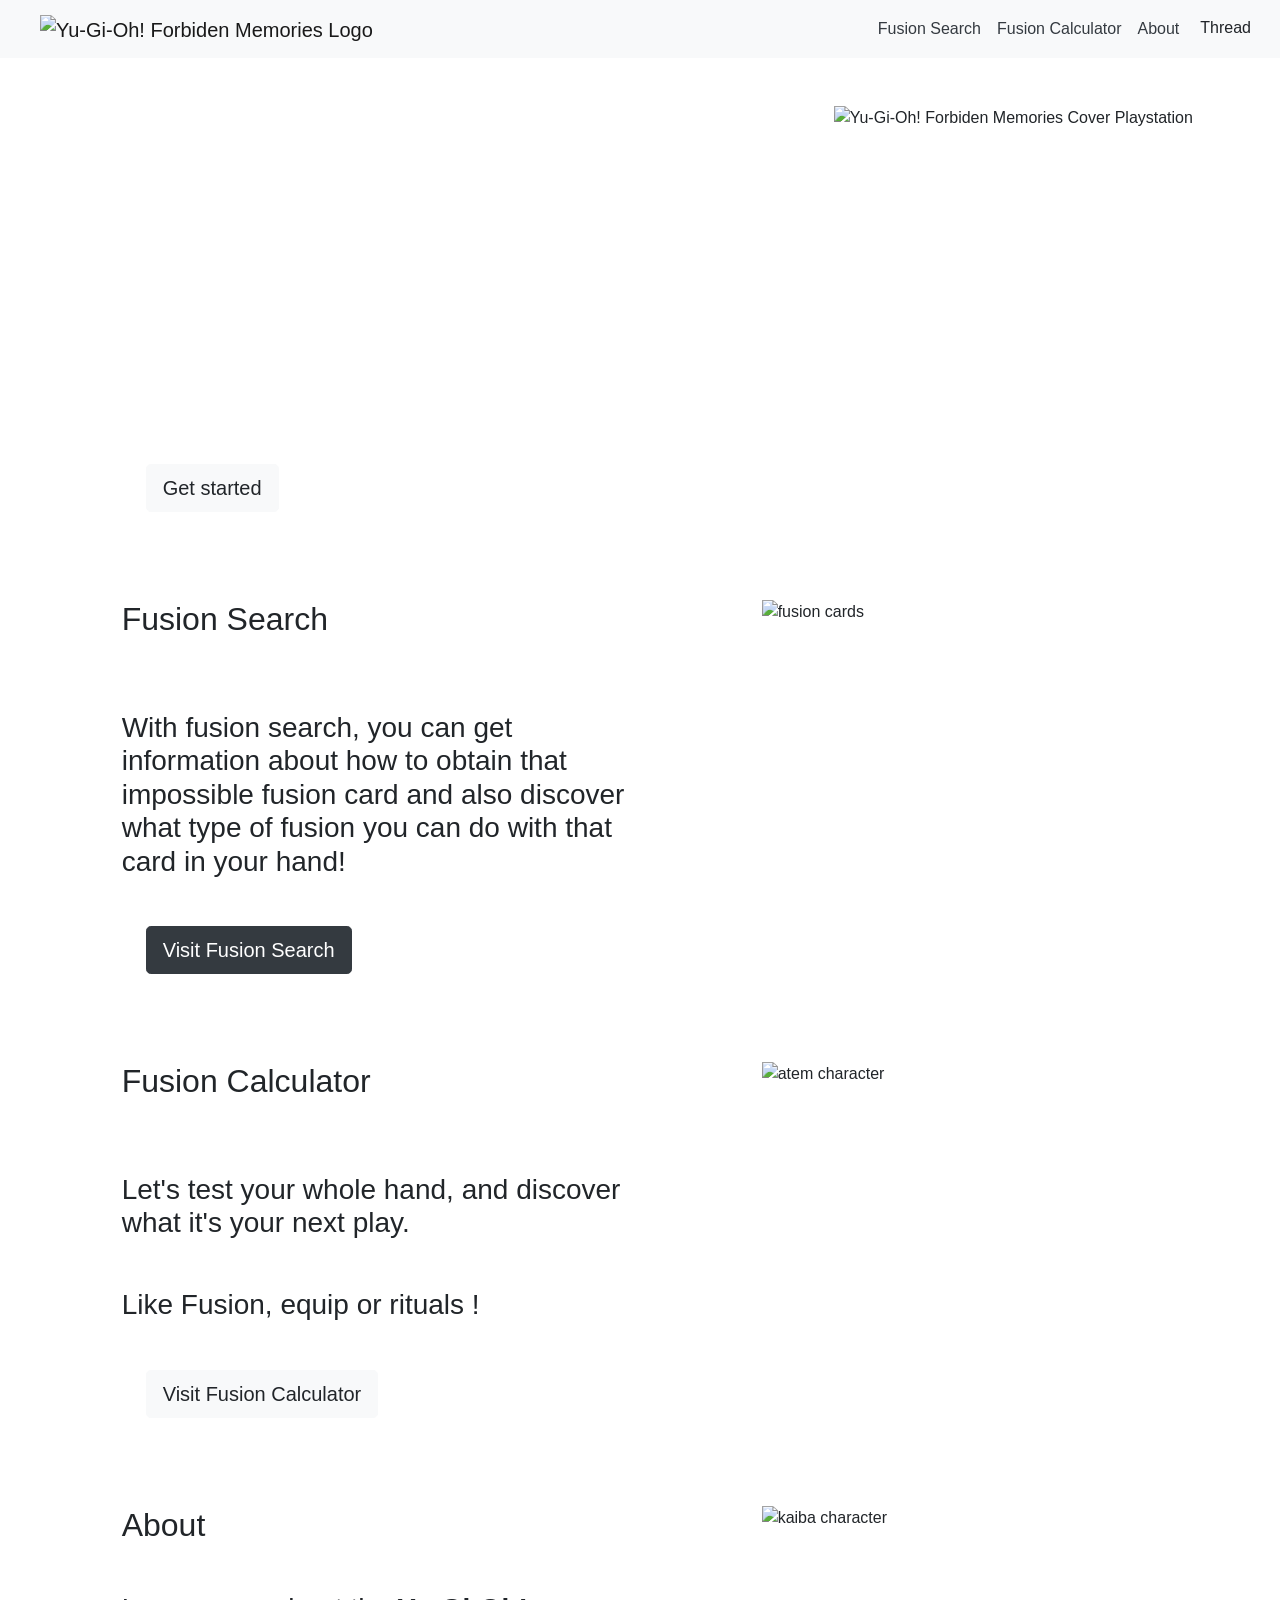
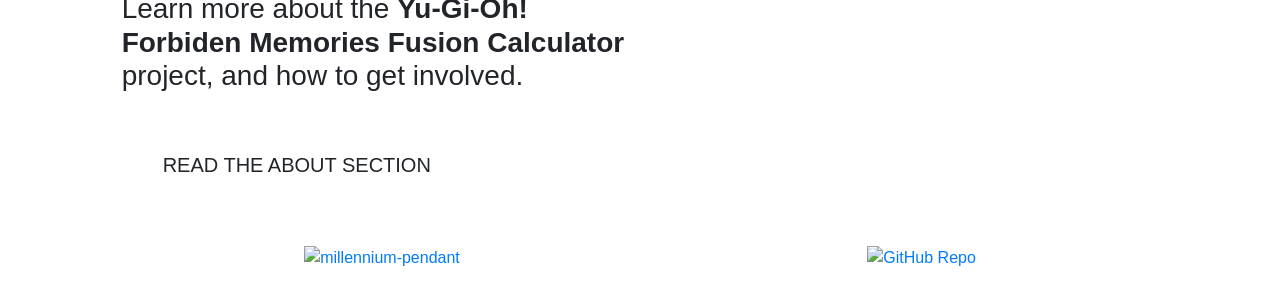
==== index.html @ 00831a80 "feature : add FR names of cards + update jquery & bootstrap" ====
<!DOCTYPE html>
<html lang="en">
    <head>
        <meta charset="UTF-8" />
        <meta name="viewport" content="width=device-width, initial-scale=1.0" />
        <meta name="description" content="Yu-Gi-Oh! Forbiden Memories fusion list" />
        <meta name="keywords" content="Yu-Gi-Oh!, YuGiOh, Forbiden Memories, playstation, Fusion" />
        <meta name="robots" content="index, follow" />
        <title>Yu-Gi-Oh! Forbiden Memories Fusion Calculator</title>
        <link rel="icon" type="image/x-icon" href="public/images/yugioh.ico" />
        <link rel="preconnect" href="https://fonts.gstatic.com" />
        <link
            href="https://fonts.googleapis.com/css2?family=JetBrains+Mono:wght@500&display=swap"
            rel="stylesheet"
        />
        <link href="https://fonts.googleapis.com/css2?family=Varela+Round&display=swap" rel="stylesheet" />
        <link rel="stylesheet" type="text/css" href="public/styles/normalize.css" />
        <link rel="stylesheet" type="text/css" href="public/styles/bootstrap.min.css" />
        <link rel="stylesheet" type="text/css" href="public/styles/home.css" />
    </head>

    <body class="d-flex flex-column min-vh-100">
        <header class="navbar navbar-expand-lg navbar-light bg-light flex-column flex-md-row">
            <a class="navbar-brand text-truncate" href="index.html">
                <img
                    class="img-fluid ml-4"
                    id="logo"
                    src="public/images/logo.png"
                    alt="Yu-Gi-Oh! Forbiden Memories Logo"
                />
            </a>
            <button
                class="navbar-toggler"
                type="button"
                data-toggle="collapse"
                data-target="#navbarSupportedContent"
                aria-controls="navbarSupportedContent"
                aria-expanded="false"
                aria-label="Toggle navigation"
            >
                <span class="navbar-toggler-icon d-md-none p-0 mx-2 collapsed"></span>
            </button>

            <div class="collapse navbar-collapse" id="navbarSupportedContent">
                <ul class="navbar-nav ml-auto">
                    <li class="nav-item">
                        <a class="nav-link text-dark" href="fusion-search.html">Fusion Search</a>
                    </li>
                    <li class="nav-item">
                        <a class="nav-link text-dark" href="fusion-calculator.html">Fusion Calculator</a>
                    </li>
                    <li class="nav-item">
                        <a class="nav-link text-dark" href="about.html">About</a>
                    </li>
                    <li class="nav-item">
                        <a
                            class="btn btn-bd btn-thread"
                            href="http://forums.somethingawful.com/showthread.php?threadid=3783156"
                            rel="noopener noreferrer"
                            target="_blank"
                            >Thread</a
                        >
                    </li>
                </ul>
            </div>
        </header>
        <main class="container-fluid background-vrains">
            <section class="row container-main-fm">
                <div
                    class="col-md-8 offset-md-1 col-lg-5 offset-lg-1 order-sm-12 order-md-1 order-lg-1 my-4"
                >
                    <h1 class="text-main my-4 text-white hero-title">Yu-Gi-Oh! Forbidden Memories</h1>
                    <h2 class="text-main my-4 text-white hero-title">Fusion Calculator</h2>
                    <p class="m-4 text-subtext text-white">
                        Yu-Gi-Oh! Forbidden Memories is a terrible game with a terrible mechanic called
                        "fusions." Fusions allow the player to fuse two cards together to get a new,
                        hopefully more powerful card.
                    </p>

                    <p class="mx-4 text-subtext text-white">
                        For this reason we bring it to you the one thousand ways to fusion your cards !
                    </p>
                    <div class="d-flex flex-column flex-md-row">
                        <a href="fusion-search.html" class="btn btn-lg btn-light my-3 mx-md-4"
                            >Get started</a
                        >
                    </div>
                </div>
                <div
                    class="col-md-11 offset-md-1 col-lg-5 offset-lg-1 my-4 d-flex justify-content-center order-md-2 order-lg-2"
                >
                    <img
                        src="public/images/cover_playstation.webp"
                        class="img-fluid my-4 cover-playstation d-none d-sm-block"
                        alt="Yu-Gi-Oh! Forbiden Memories Cover Playstation"
                    />
                </div>
            </section>
            <section class="row container-fusion-search">
                <div class="col col-lg-5 offset-lg-1 my-4 d-flex flex-column">
                    <h2 class="d-inline-flex text-main my-4">
                        <span class="fusion-search">Fusion Search</span>
                    </h2>

                    <p class="h3 my-5 text-subtext">
                        With fusion search, you can get information about how to obtain that impossible
                        fusion card and also discover what type of fusion you can do with that card in your
                        hand!
                    </p>
                    <div class="d-flex flex-column flex-md-row">
                        <a href="fusion-search.html" class="btn btn-lg btn-dark mb-3 mx-md-4"
                            >Visit Fusion Search</a
                        >
                    </div>
                </div>
                <div class="col col-lg-5 offset-lg-1 my-4 d-none d-sm-none d-md-block">
                    <img
                        loading="lazy"
                        src="public/images/fusion.gif"
                        class="img-fluid my-4 d-none d-sm-none d-md-block img-group"
                        alt="fusion cards"
                    />
                </div>
            </section>
            <section class="row container-fusion-calculator">
                <div class="col col-lg-5 offset-lg-1 my-4 d-flex flex-column">
                    <h2 class="d-inline-flex text-main my-4">
                        <span class="fusion-calculator">Fusion Calculator</span>
                    </h2>

                    <p class="h3 my-5 text-subtext">
                        Let's test your whole hand, and discover what it's your next play.
                    </p>
                    <p class="h3 mb-5 text-subtext">Like Fusion, equip or rituals !</p>

                    <div class="d-flex flex-column flex-md-row">
                        <a href="fusion-calculator.html" class="btn btn-lg btn-light mb-3 mx-md-4"
                            >Visit Fusion Calculator</a
                        >
                    </div>
                </div>
                <div class="col col-lg-5 offset-lg-1 my-4 d-none d-sm-none d-md-block">
                    <img
                        loading="lazy"
                        src="public/images/atem.png"
                        class="img-fluid my-4 ml-auto d-none d-sm-none d-md-block d-flex img-group"
                        alt="atem character"
                    />
                </div>
            </section>
            <section class="row container-about">
                <div class="col col-lg-5 offset-lg-1 my-4">
                    <h2 class="text-main my-4"><span class="about-title">About</span></h2>

                    <p class="h3 my-5 text-subtext">
                        Learn more about the
                        <strong>Yu-Gi-Oh! Forbiden Memories Fusion Calculator</strong> project, and how to
                        get involved.
                    </p>

                    <div class="d-flex flex-column flex-md-row">
                        <a href="about.html" class="btn btn-lg btn-about mb-3 mx-md-4"
                            >READ THE ABOUT SECTION</a
                        >
                    </div>
                </div>
                <div class="col col-lg-5 offset-lg-1 my-4 d-none d-sm-none d-md-block">
                    <img
                        loading="lazy"
                        src="public/images/kaiba.png"
                        class="img-fluid my-4 ml-auto d-none d-sm-none d-md-block d-flex img-group"
                        alt="kaiba character"
                    />
                </div>
            </section>
        </main>
        <footer class="container-fluid mt-auto">
            <div class="row footer-bottom">
                <div class="col text-center my-3">
                    <a
                        class="d-inline m-0 p-0 text-decoration-none"
                        href="index.html"
                        rel="noopener noreferrer"
                    >
                        <img
                            loading="lazy"
                            class="millennium-pendant"
                            src="public/images/item.png"
                            alt="millennium-pendant"
                        />
                    </a>
                    <p class="my-3 text-white d-inline">
                        Yu-Gi-Oh! Forbiden Memories Fusion Calculator © 2020
                    </p>
                    <a
                        class="d-inline m-0 p-0"
                        href="https://github.com/Solumin/YGO-FM-FusionCalc"
                        rel="noopener noreferrer"
                        target="_blank"
                    >
                        <img
                            loading="lazy"
                            class="gh-logo"
                            src="https://simpleicons.org/icons/github.svg"
                            alt="GitHub Repo"
                        />
                    </a>
                </div>
            </div>
        </footer>
        <script type="text/javascript" src="public/javascripts/jquery-3.7.1.min.js"></script>
        <script type="text/javascript" src="public/javascripts/bootstrap.bundle.min.js"></script>
    </body>
</html>
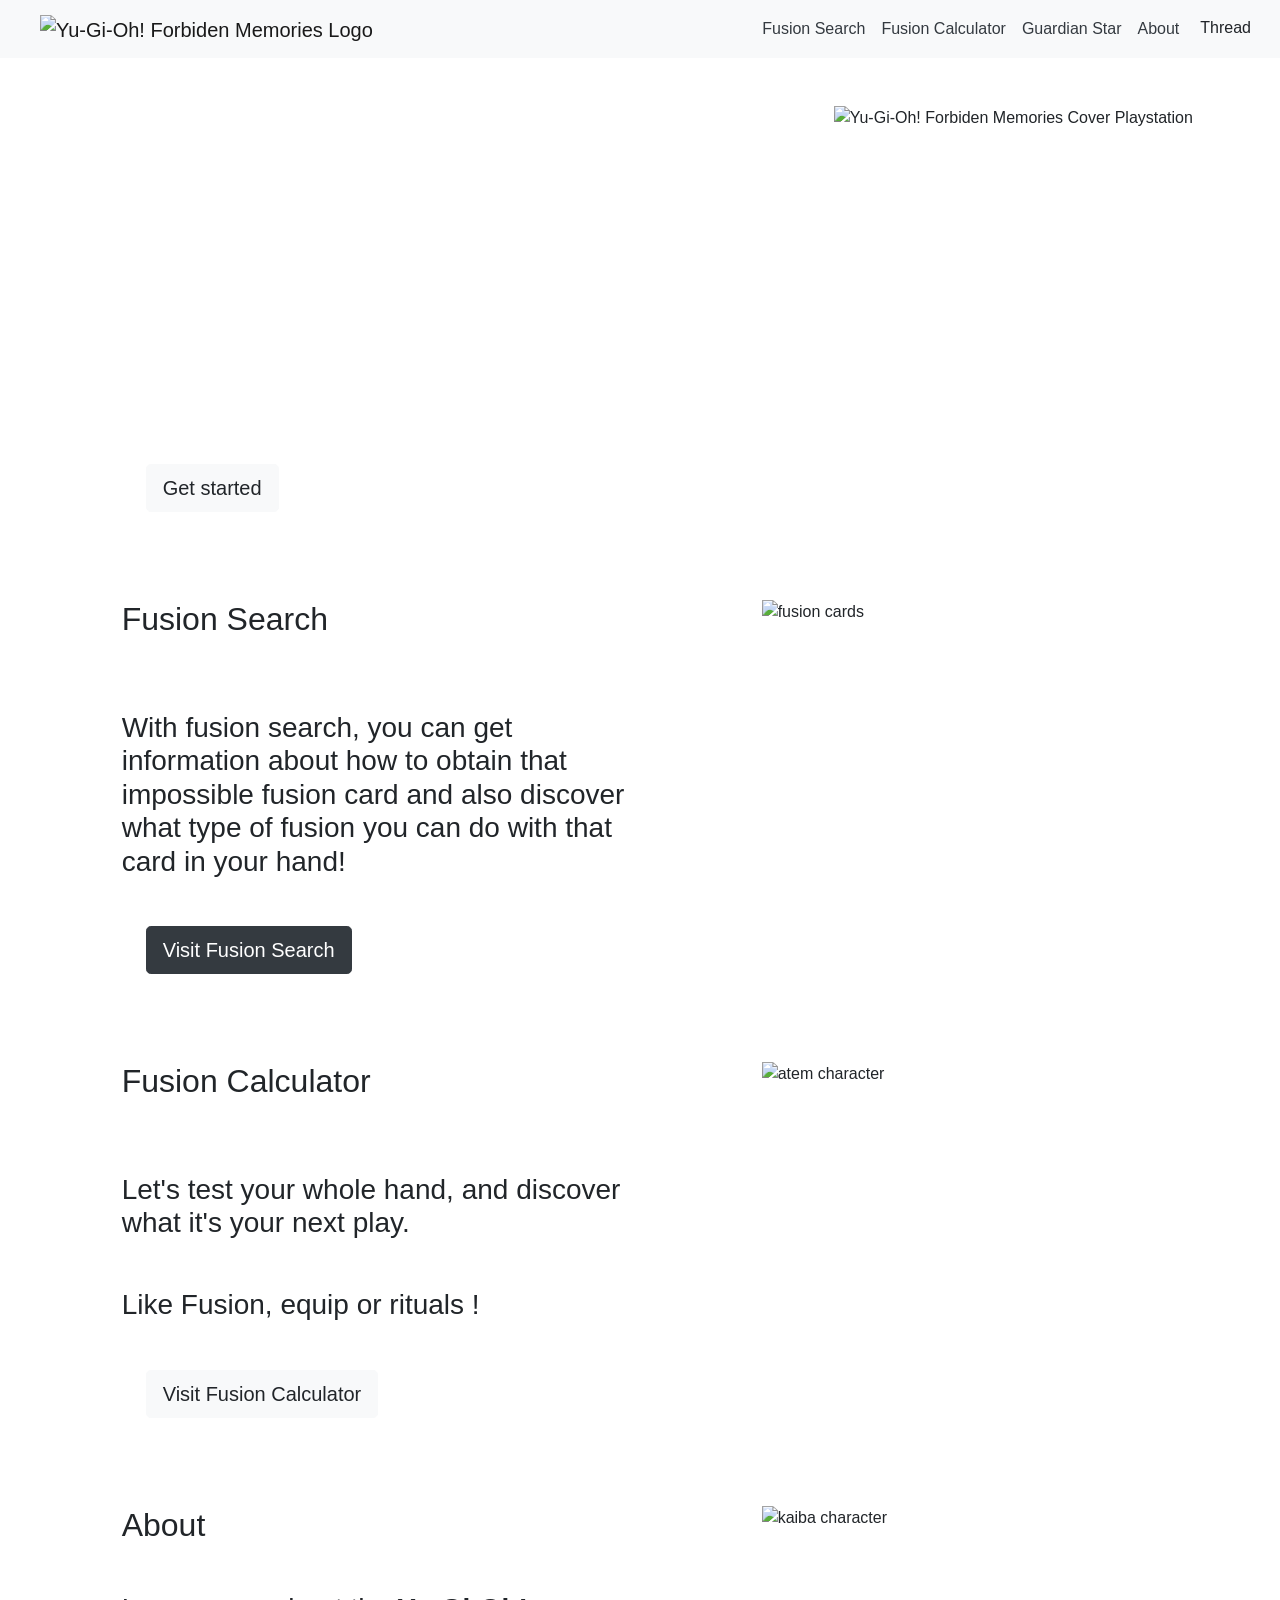
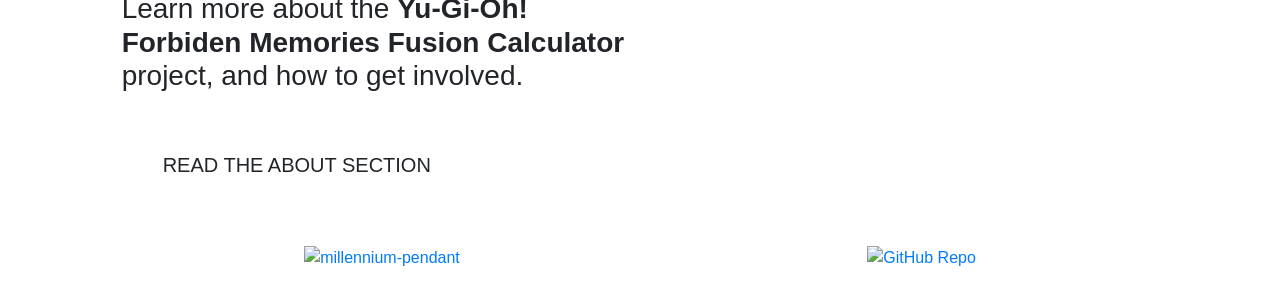
==== commit 9bc8e56b: "feature : add guardian star s & w popup link" ====
--- a/index.html
+++ b/index.html
@@ -50,6 +50,11 @@
                         <a class="nav-link text-dark" href="fusion-calculator.html">Fusion Calculator</a>
                     </li>
                     <li class="nav-item">
+                        <a class="nav-link text-dark" href="javascript:void(0)" data-target="#imageModal" data-toggle="modal">
+                            Guardian Star
+                        </a>
+                    </li>
+                    <li class="nav-item">
                         <a class="nav-link text-dark" href="about.html">About</a>
                     </li>
                     <li class="nav-item">
@@ -62,6 +67,21 @@
                         >
                     </li>
                 </ul>
+            </div>
+            <div class="modal fade" id="imageModal" tabindex="-1" role="dialog" aria-hidden="true">
+                <div class="modal-dialog modal-dialog-centered modal-lg" role="document">
+                    <div class="modal-content text-center">
+
+                        <div class="modal-body">
+                            <div><img src="public/images/guardian-star.png"  class="img-fluid"  alt="Guardian Star strengths & weaknesses" ></div>
+
+                            <div class="mt-3">Image credit & more details about Guardian Star can be found on the <a href="https://yugioh.fandom.com/wiki/Guardian_Star" target="_blank" rel="noopener noreferrer">Yu-Gi-Oh! Fandom</a>.</div>
+                            
+                             <div class="mt-2"><a  href="javascript:void(0)" class="btn btn-secondary btn-sm mt-3" data-dismiss="modal"> Close </a></div>
+
+                        </div>
+                    </div>
+                </div>
             </div>
         </header>
         <main class="container-fluid background-vrains">
@@ -190,7 +210,7 @@
                         />
                     </a>
                     <p class="my-3 text-white d-inline">
-                        Yu-Gi-Oh! Forbiden Memories Fusion Calculator © 2020
+                        Yu-Gi-Oh! Forbiden Memories Fusion Calculator © 2026
                     </p>
                     <a
                         class="d-inline m-0 p-0"
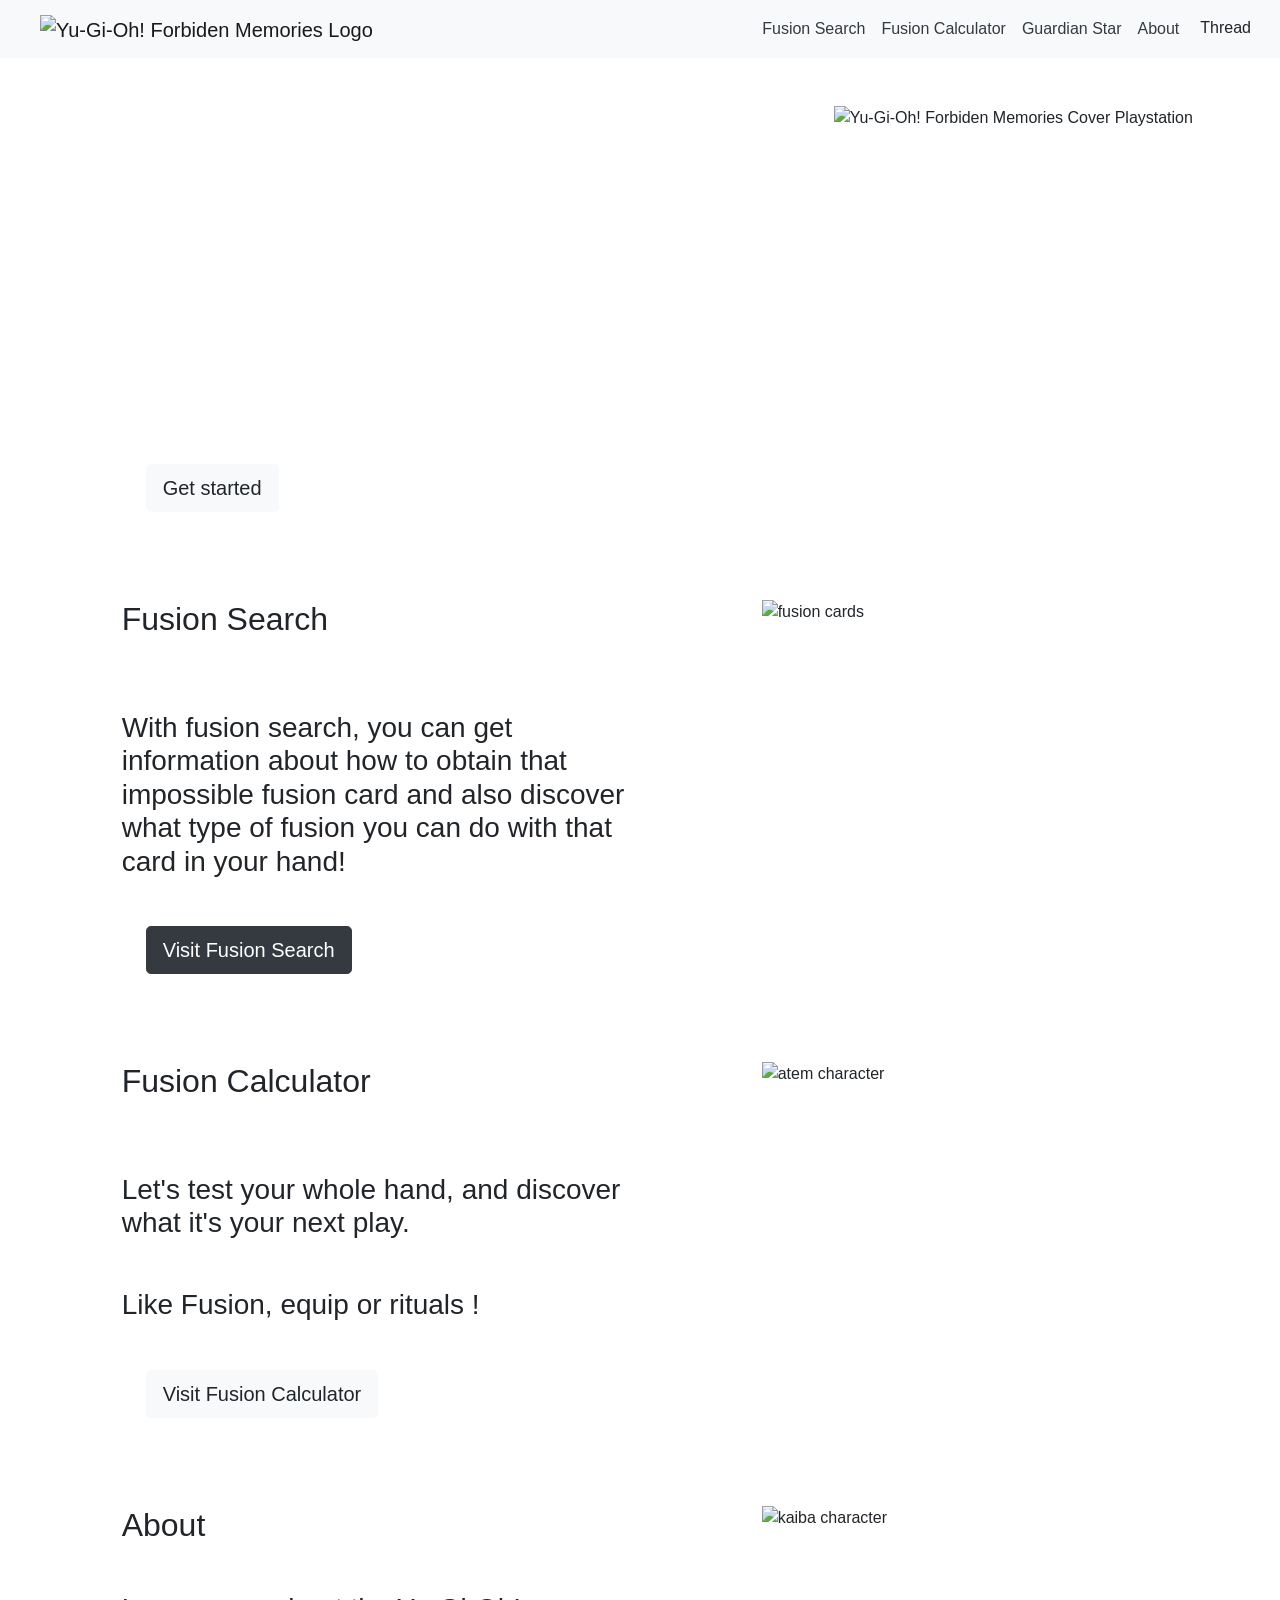
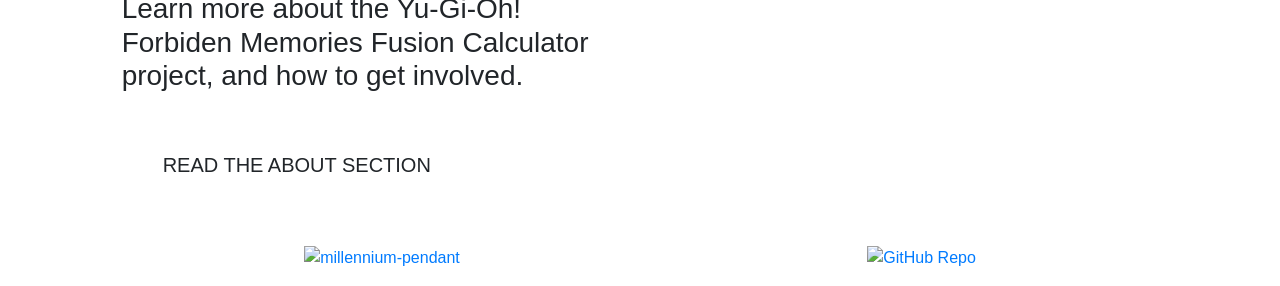
==== commit 5d1dca41: "feature : GUI translation to French (using Github Copilot)" ====
--- a/index.html
+++ b/index.html
@@ -17,6 +17,12 @@
         <link rel="stylesheet" type="text/css" href="public/styles/normalize.css" />
         <link rel="stylesheet" type="text/css" href="public/styles/bootstrap.min.css" />
         <link rel="stylesheet" type="text/css" href="public/styles/home.css" />
+        <script>
+            const langue = navigator.language.toLowerCase();
+            const langueActive = langue.startsWith("fr") ? "fr" : "en";
+            window.langueActive = langueActive;
+        </script>
+        <script type="text/javascript" src="public/javascripts/i18n.js"></script>
     </head>
 
     <body class="d-flex flex-column min-vh-100">
@@ -44,18 +50,18 @@
             <div class="collapse navbar-collapse" id="navbarSupportedContent">
                 <ul class="navbar-nav ml-auto">
                     <li class="nav-item">
-                        <a class="nav-link text-dark" href="fusion-search.html">Fusion Search</a>
-                    </li>
-                    <li class="nav-item">
-                        <a class="nav-link text-dark" href="fusion-calculator.html">Fusion Calculator</a>
-                    </li>
-                    <li class="nav-item">
-                        <a class="nav-link text-dark" href="javascript:void(0)" data-target="#imageModal" data-toggle="modal">
+                        <a class="nav-link text-dark" href="fusion-search.html" data-i18n="nav.search">Fusion Search</a>
+                    </li>
+                    <li class="nav-item">
+                        <a class="nav-link text-dark" href="fusion-calculator.html" data-i18n="nav.calc">Fusion Calculator</a>
+                    </li>
+                    <li class="nav-item">
+                        <a class="nav-link text-dark" href="javascript:void(0)" data-target="#imageModal" data-toggle="modal" data-i18n="nav.guardian">
                             Guardian Star
                         </a>
                     </li>
                     <li class="nav-item">
-                        <a class="nav-link text-dark" href="about.html">About</a>
+                        <a class="nav-link text-dark" href="about.html" data-i18n="nav.about">About</a>
                     </li>
                     <li class="nav-item">
                         <a
@@ -63,6 +69,7 @@
                             href="http://forums.somethingawful.com/showthread.php?threadid=3783156"
                             rel="noopener noreferrer"
                             target="_blank"
+                            data-i18n="nav.thread"
                             >Thread</a
                         >
                     </li>
@@ -75,9 +82,9 @@
                         <div class="modal-body">
                             <div><img src="public/images/guardian-star.png"  class="img-fluid"  alt="Guardian Star strengths & weaknesses" ></div>
 
-                            <div class="mt-3">Image credit & more details about Guardian Star can be found on the <a href="https://yugioh.fandom.com/wiki/Guardian_Star" target="_blank" rel="noopener noreferrer">Yu-Gi-Oh! Fandom</a>.</div>
+                            <div class="mt-3"><span data-i18n="modal.credit"></span><a href="https://yugioh.fandom.com/wiki/Guardian_Star" target="_blank" rel="noopener noreferrer">Yu-Gi-Oh! Fandom</a>.</div>
                             
-                             <div class="mt-2"><a  href="javascript:void(0)" class="btn btn-secondary btn-sm mt-3" data-dismiss="modal"> Close </a></div>
+                             <div class="mt-2"><a href="javascript:void(0)" class="btn btn-secondary btn-sm mt-3" data-dismiss="modal" data-i18n="modal.close"></a></div>
 
                         </div>
                     </div>
@@ -89,19 +96,19 @@
                 <div
                     class="col-md-8 offset-md-1 col-lg-5 offset-lg-1 order-sm-12 order-md-1 order-lg-1 my-4"
                 >
-                    <h1 class="text-main my-4 text-white hero-title">Yu-Gi-Oh! Forbidden Memories</h1>
-                    <h2 class="text-main my-4 text-white hero-title">Fusion Calculator</h2>
-                    <p class="m-4 text-subtext text-white">
+                    <h1 class="text-main my-4 text-white hero-title" data-i18n="index.hero1">Yu-Gi-Oh! Forbidden Memories</h1>
+                    <h2 class="text-main my-4 text-white hero-title" data-i18n="index.hero2">Fusion Calculator</h2>
+                    <p class="m-4 text-subtext text-white" data-i18n="index.p1">
                         Yu-Gi-Oh! Forbidden Memories is a terrible game with a terrible mechanic called
                         "fusions." Fusions allow the player to fuse two cards together to get a new,
                         hopefully more powerful card.
                     </p>
 
-                    <p class="mx-4 text-subtext text-white">
+                    <p class="mx-4 text-subtext text-white" data-i18n="index.p2">
                         For this reason we bring it to you the one thousand ways to fusion your cards !
                     </p>
                     <div class="d-flex flex-column flex-md-row">
-                        <a href="fusion-search.html" class="btn btn-lg btn-light my-3 mx-md-4"
+                        <a href="fusion-search.html" class="btn btn-lg btn-light my-3 mx-md-4" data-i18n="index.getStarted"
                             >Get started</a
                         >
                     </div>
@@ -119,16 +126,16 @@
             <section class="row container-fusion-search">
                 <div class="col col-lg-5 offset-lg-1 my-4 d-flex flex-column">
                     <h2 class="d-inline-flex text-main my-4">
-                        <span class="fusion-search">Fusion Search</span>
+                        <span class="fusion-search" data-i18n="nav.search">Fusion Search</span>
                     </h2>
 
-                    <p class="h3 my-5 text-subtext">
+                    <p class="h3 my-5 text-subtext" data-i18n="index.fusionSearchDesc">
                         With fusion search, you can get information about how to obtain that impossible
                         fusion card and also discover what type of fusion you can do with that card in your
                         hand!
                     </p>
                     <div class="d-flex flex-column flex-md-row">
-                        <a href="fusion-search.html" class="btn btn-lg btn-dark mb-3 mx-md-4"
+                        <a href="fusion-search.html" class="btn btn-lg btn-dark mb-3 mx-md-4" data-i18n="index.visitSearch"
                             >Visit Fusion Search</a
                         >
                     </div>
@@ -145,13 +152,13 @@
             <section class="row container-fusion-calculator">
                 <div class="col col-lg-5 offset-lg-1 my-4 d-flex flex-column">
                     <h2 class="d-inline-flex text-main my-4">
-                        <span class="fusion-calculator">Fusion Calculator</span>
+                        <span class="fusion-calculator" data-i18n="nav.calc">Fusion Calculator</span>
                     </h2>
 
-                    <p class="h3 my-5 text-subtext">
+                    <p class="h3 my-5 text-subtext" data-i18n="index.fusionCalcDesc1">
                         Let's test your whole hand, and discover what it's your next play.
                     </p>
-                    <p class="h3 mb-5 text-subtext">Like Fusion, equip or rituals !</p>
+                    <p class="h3 mb-5 text-subtext" data-i18n="index.fusionCalcDesc2">Like Fusion, equip or rituals !</p>
 
                     <div class="d-flex flex-column flex-md-row">
                         <a href="fusion-calculator.html" class="btn btn-lg btn-light mb-3 mx-md-4"
@@ -170,16 +177,16 @@
             </section>
             <section class="row container-about">
                 <div class="col col-lg-5 offset-lg-1 my-4">
-                    <h2 class="text-main my-4"><span class="about-title">About</span></h2>
-
-                    <p class="h3 my-5 text-subtext">
+                    <h2 class="text-main my-4"><span class="about-title" data-i18n="nav.about">About</span></h2>
+
+                    <p class="h3 my-5 text-subtext" data-i18n="index.aboutDesc">
                         Learn more about the
                         <strong>Yu-Gi-Oh! Forbiden Memories Fusion Calculator</strong> project, and how to
                         get involved.
                     </p>
 
                     <div class="d-flex flex-column flex-md-row">
-                        <a href="about.html" class="btn btn-lg btn-about mb-3 mx-md-4"
+                        <a href="about.html" class="btn btn-lg btn-about mb-3 mx-md-4" data-i18n="index.readAbout"
                             >READ THE ABOUT SECTION</a
                         >
                     </div>
